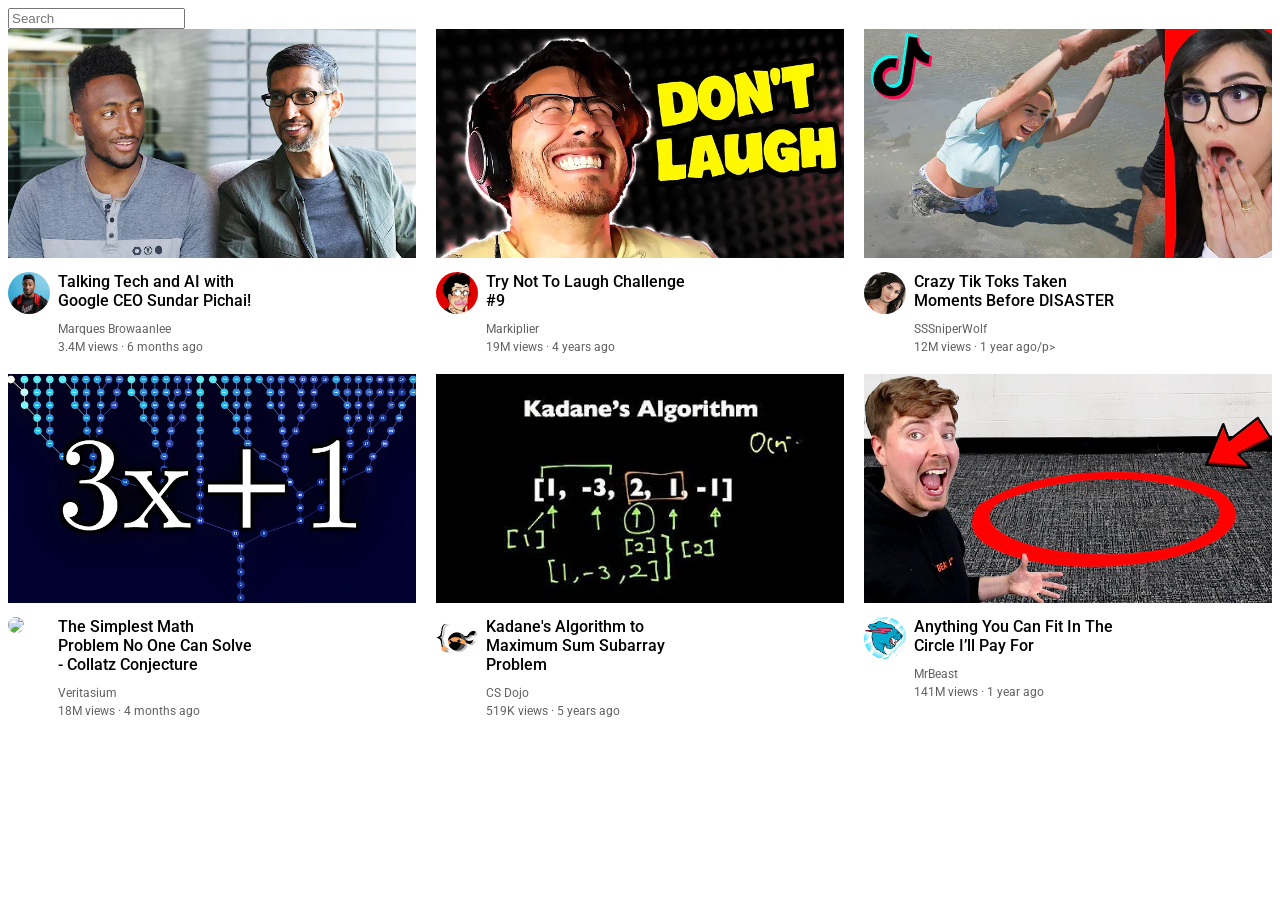
==== youtube.html @ eeab4a8d "html/css practice" ====
<!DOCTYPE html>
<html lang="en">
  <head>
    <meta charset="UTF-8" />
    <meta name="viewport" content="width=device-width, initial-scale=1.0" />
    <title>Youtube pag</title>

    <link rel="preconnect" href="https://fonts.googleapis.com" />
    <link rel="preconnect" href="https://fonts.gstatic.com" crossorigin />
    <link
      href="https://fonts.googleapis.com/css2?family=Roboto:ital,wght@0,100;0,300;0,400;0,500;0,700;0,900;1,100;1,300;1,400;1,500;1,700;1,900&display=swap"
      rel="stylesheet"
    />

    <link rel="stylesheet" href="youtube.css" />

    <style>
      p {
        font-family: Roboto, arial;
        margin-top: 0;
        margin-bottom: 0;
      }
      .thumbnail {
        width: 100%;
      }
      .search-bar {
        display: block;
      }

      .video-title {
        width: 200px;
        margin-top: 0;
        font-weight: 500;
        line-height: 145x;
        margin-bottom: 12px;
      }

      .video-info-grid {
        display: grid;
        grid-template-columns: 50px 1fr;
      }

      .profile-picture {
        width: 42px;
        border-radius: 50px;
      }

      .thumbnail-row {
        margin-bottom: 10px;
      }

      .video-author,
      .video-stats {
        font-size: 12px;
        color: rgb(96, 96, 96);
      }

      .video-author {
        margin-bottom: 4px;
      }

      .video-grid {
        display: grid;
        grid-template-columns: 1fr 1fr 1fr;
        column-gap: 20px;
        row-gap: 20px;
      }
    </style>
  </head>

  <body>
    <input class="search-bar" placeholder="Search" />

    <div class="video-grid">
      <div class="video-preview">
        <div class="thumbnail-row">
          <img class="thumbnail" src="thumbnails/thumbnail.webp" alt="" />
        </div>
        <div class="video-info-grid">
          <div class="channel-picture">
            <img class="profile-picture" src="thumbnails/channel-1.jpeg" />
          </div>
          <div class="video-info">
            <p class="video-title">
              Talking Tech and AI with Google CEO Sundar Pichai!
            </p>
            <p class="video-author">Marques Browaanlee</p>
            <p class="video-stats">3.4M views &#183; 6 months ago</p>
          </div>
        </div>
      </div>

      <div class="video-preview">
        <div class="thumbnail-row">
          <img class="thumbnail" src="thumbnails/thumbnail-2.webp" alt="" />
        </div>
        <div class="video-info-grid">
          <div class="channel-picture">
            <img class="profile-picture" src="thumbnails/channel-2.jpeg" />
          </div>
          <div class="video-info">
            <p class="video-title">Try Not To Laugh Challenge #9</p>
            <p class="video-author">Markiplier</p>
            <p class="video-stats">19M views &#183; 4 years ago</p>
          </div>
        </div>
      </div>

      <div class="video-preview">
        <div class="thumbnail-row">
          <img class="thumbnail" src="thumbnails/thumbnail-3.webp" alt="" />
        </div>
        <div class="video-info-grid">
          <div class="channel-picture">
            <img class="profile-picture" src="thumbnails/channel-3.jpeg" />
          </div>
          <div class="video-info">
            <p class="video-title">
              Crazy Tik Toks Taken Moments Before DISASTER
            </p>
            <p class="video-author">SSSniperWolf</p>
            <p class="video-stats">12M views &#183; 1 year ago/p></p>
          </div>
        </div>
      </div>

      <div class="video-preview">
        <div class="thumbnail-row">
          <img class="thumbnail" src="thumbnails/thumbnail-4.webp" alt="" />
        </div>
        <div class="video-info-grid">
          <div class="channel-picture">
            <img class="profile-picture" src="thumbnails/channel-4.jpeg" />
          </div>
          <div class="video-info">
            <p class="video-title">
              The Simplest Math Problem No One Can Solve - Collatz Conjecture
            </p>
            <p class="video-author">Veritasium</p>
            <p class="video-stats">18M views &#183; 4 months ago</p>
          </div>
        </div>
      </div>

      <div class="video-preview">
        <div class="thumbnail-row">
          <img class="thumbnail" src="thumbnails/thumbnail-5.webp" alt="" />
        </div>
        <div class="video-info-grid">
          <div class="channel-picture">
            <img class="profile-picture" src="thumbnails/channel-5.jpeg" />
          </div>
          <div class="video-info">
            <p class="video-title">
              Kadane's Algorithm to Maximum Sum Subarray Problem
            </p>
            <p class="video-author">CS Dojo</p>
            <p class="video-stats">519K views &#183; 5 years ago</p>
          </div>
        </div>
      </div>

      <div class="video-preview">
        <div class="thumbnail-row">
          <img class="thumbnail" src="thumbnails/thumbnail-6.webp" alt="" />
        </div>
        <div class="video-info-grid">
          <div class="channel-picture">
            <img class="profile-picture" src="thumbnails/channel-6.jpeg" />
          </div>
          <div class="video-info">
            <p class="video-title">
              Anything You Can Fit In The Circle I’ll Pay For
            </p>
            <p class="video-author">MrBeast</p>
            <p class="video-stats">141M views &#183; 1 year ago</p>
          </div>
        </div>
      </div>
    </div>
  </body>
</html>
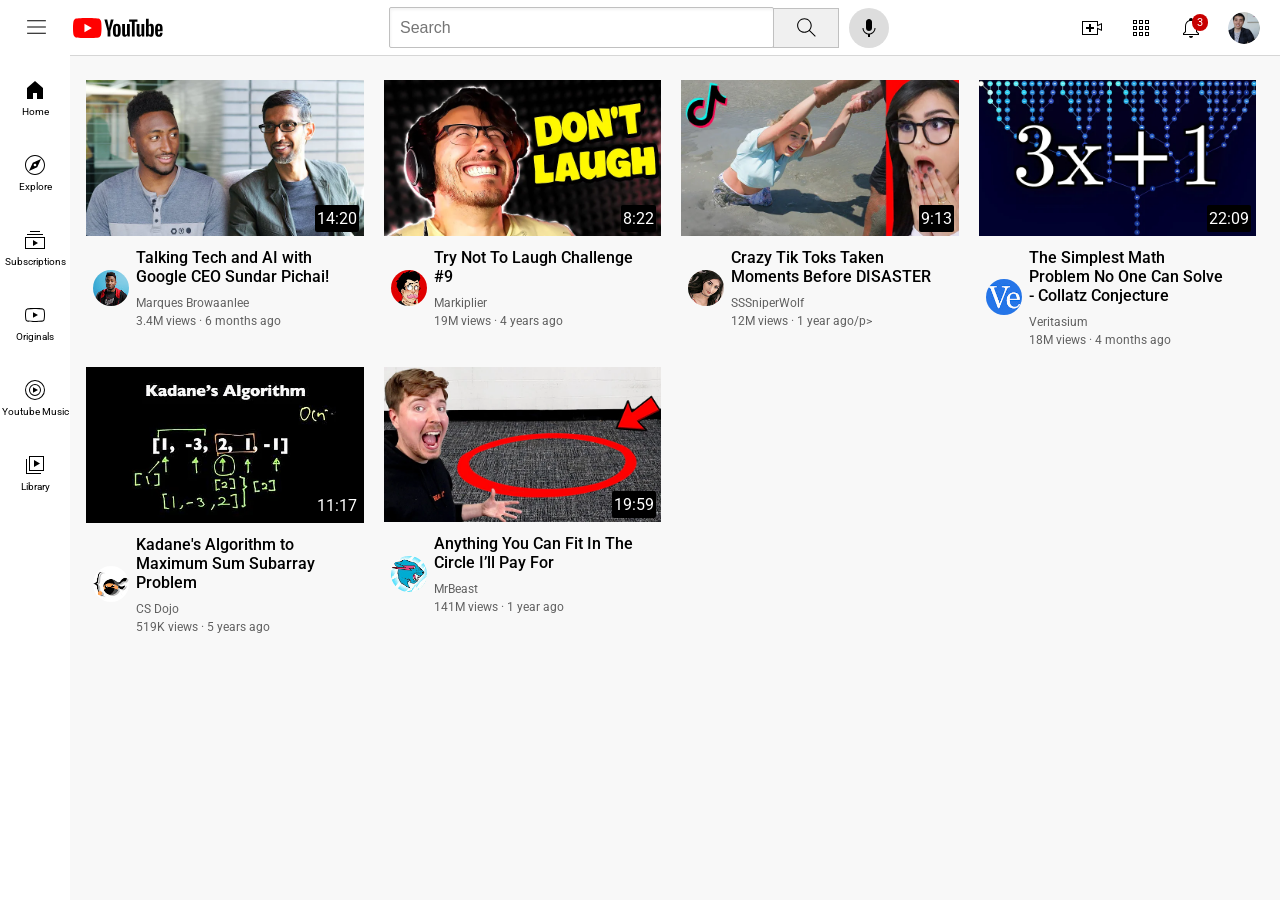
==== commit a8c4261a: "practice 1 ends'" ====
--- a/youtube.html
+++ b/youtube.html
@@ -12,73 +12,96 @@
       rel="stylesheet"
     />
 
-    <link rel="stylesheet" href="youtube.css" />
-
-    <style>
-      p {
-        font-family: Roboto, arial;
-        margin-top: 0;
-        margin-bottom: 0;
-      }
-      .thumbnail {
-        width: 100%;
-      }
-      .search-bar {
-        display: block;
-      }
-
-      .video-title {
-        width: 200px;
-        margin-top: 0;
-        font-weight: 500;
-        line-height: 145x;
-        margin-bottom: 12px;
-      }
-
-      .video-info-grid {
-        display: grid;
-        grid-template-columns: 50px 1fr;
-      }
-
-      .profile-picture {
-        width: 42px;
-        border-radius: 50px;
-      }
-
-      .thumbnail-row {
-        margin-bottom: 10px;
-      }
-
-      .video-author,
-      .video-stats {
-        font-size: 12px;
-        color: rgb(96, 96, 96);
-      }
-
-      .video-author {
-        margin-bottom: 4px;
-      }
-
-      .video-grid {
-        display: grid;
-        grid-template-columns: 1fr 1fr 1fr;
-        column-gap: 20px;
-        row-gap: 20px;
-      }
-    </style>
+    <link rel="stylesheet" href="styles2/video.css" />
+    <link rel="stylesheet" href="styles2/header.css" />
+    <link rel="stylesheet" href="styles2/general.css" />
+    <link rel="stylesheet" href="styles2/sidebar.css" />
   </head>
 
   <body>
-    <input class="search-bar" placeholder="Search" />
+    <div class="header">
+      <div class="left-section">
+        <img class="hamburger-menu" src="icons/hamburger-menu.svg" />
+        <img class="youtube-logo" src="icons/youtube-logo.svg" />
+      </div>
+      <div class="middle-section">
+        <input class="search-bar" placeholder="Search" />
+        <button class="search-button">
+          <img class="search-icon" src="icons/search.svg" />
+          <div class="tooltip">Search</div>
+        </button>
+        <button class="voice-search-button">
+          <img class="voice-search-icon" src="icons/voice-search-icon.svg" />
+          <div class="tooltip">Search with your voice</div>
+        </button>
+      </div>
+      <div class="right-section">
+        <div class="upload-icon-container">
+          <img class="upload-icon" src="icons/upload.svg" />
+          <div class="tooltip">Create</div>
+        </div>
+        <div class="youtube-apps-container">
+          <img class="youtube-apps-icon" src="icons/youtube-apps.svg" />
+          <div class="tooltip">Youtube apps</div>
+        </div>
+        <div class="notifications-icon-container">
+          <img class="notifications-icon" src="icons/notifications.svg" />
+          <div class="notifications-count">3</div>
+          <div class="tooltip">Notifications</div>
+        </div>
+        <div class="thumbnails-icon-container">
+          <img class="current-user-picture" src="thumbnails/my-channel.jpeg" />
+        </div>
+      </div>
+    </div>
+
+    <div class="sidebar">
+      <div class="sidebar-link">
+        <img src="icons/home.svg" />
+        <div>Home</div>
+      </div>
+      <div class="sidebar-link">
+        <img src="icons/explore.svg" />
+        <div>Explore</div>
+      </div>
+      <div class="sidebar-link">
+        <img src="icons/subscriptions.svg" />
+        <div>Subscriptions</div>
+      </div>
+      <div class="sidebar-link">
+        <img src="icons/originals.svg" />
+        <div>Originals</div>
+      </div>
+      <div class="sidebar-link">
+        <img src="icons/youtube-music.svg" />
+        <div>Youtube Music</div>
+      </div>
+      <div class="sidebar-link">
+        <img src="icons/library.svg" />
+        <div>Library</div>
+      </div>
+    </div>
 
     <div class="video-grid">
       <div class="video-preview">
         <div class="thumbnail-row">
-          <img class="thumbnail" src="thumbnails/thumbnail.webp" alt="" />
+          <a href="https://www.youtube.com/watch?v=n2RNcPRtAiY"
+            ><img class="thumbnail" src="thumbnails/thumbnail.webp" alt=""
+          /></a>
+          <div class="video-time">14:20</div>
         </div>
         <div class="video-info-grid">
           <div class="channel-picture">
             <img class="profile-picture" src="thumbnails/channel-1.jpeg" />
+            <div class="tooltip">
+              <div class="profile-tooltip">
+                <img class="profile-picture" src="thumbnails/channel-1.jpeg" />
+              </div>
+              <div class="content">
+                <p class="author">Marques Browaanlee</p>
+                <p class="subscribers">15M subscribers</p>
+              </div>
+            </div>
           </div>
           <div class="video-info">
             <p class="video-title">
@@ -92,11 +115,23 @@
 
       <div class="video-preview">
         <div class="thumbnail-row">
-          <img class="thumbnail" src="thumbnails/thumbnail-2.webp" alt="" />
+          <a href="https://www.youtube.com/watch?v=mP0RAo9SKZk">
+            <img class="thumbnail" src="thumbnails/thumbnail-2.webp" alt=""
+          /></a>
+          <div class="video-time">8:22</div>
         </div>
         <div class="video-info-grid">
           <div class="channel-picture">
             <img class="profile-picture" src="thumbnails/channel-2.jpeg" />
+            <div class="tooltip">
+              <div class="profile-tooltip">
+                <img class="profile-picture" src="thumbnails/channel-2.jpeg" />
+              </div>
+              <div class="content">
+                <p class="author">Markiplier</p>
+                <p class="subscribers">36.4M subscribers</p>
+              </div>
+            </div>
           </div>
           <div class="video-info">
             <p class="video-title">Try Not To Laugh Challenge #9</p>
@@ -108,11 +143,23 @@
 
       <div class="video-preview">
         <div class="thumbnail-row">
-          <img class="thumbnail" src="thumbnails/thumbnail-3.webp" alt="" />
+          <a href="https://www.youtube.com/watch?v=FgjPQQeTh1w">
+            <img class="thumbnail" src="thumbnails/thumbnail-3.webp" alt=""
+          /></a>
+          <div class="video-time">9:13</div>
         </div>
         <div class="video-info-grid">
           <div class="channel-picture">
             <img class="profile-picture" src="thumbnails/channel-3.jpeg" />
+            <div class="tooltip">
+              <div class="profile-tooltip">
+                <img class="profile-picture" src="thumbnails/channel-3.jpeg" />
+              </div>
+              <div class="content">
+                <p class="author">SSSniperWolf</p>
+                <p class="subscribers">36.4M subscribers</p>
+              </div>
+            </div>
           </div>
           <div class="video-info">
             <p class="video-title">
@@ -126,11 +173,23 @@
 
       <div class="video-preview">
         <div class="thumbnail-row">
-          <img class="thumbnail" src="thumbnails/thumbnail-4.webp" alt="" />
+          <a href="https://www.youtube.com/watch?v=094y1Z2wpJg">
+            <img class="thumbnail" src="thumbnails/thumbnail-4.webp" alt=""
+          /></a>
+          <div class="video-time">22:09</div>
         </div>
         <div class="video-info-grid">
           <div class="channel-picture">
             <img class="profile-picture" src="thumbnails/channel-4.jpeg" />
+            <div class="tooltip">
+              <div class="profile-tooltip">
+                <img class="profile-picture" src="thumbnails/channel-4.jpeg" />
+              </div>
+              <div class="content">
+                <p class="author">Veritasium</p>
+                <p class="subscribers">34.3M subscribers</p>
+              </div>
+            </div>
           </div>
           <div class="video-info">
             <p class="video-title">
@@ -144,11 +203,23 @@
 
       <div class="video-preview">
         <div class="thumbnail-row">
-          <img class="thumbnail" src="thumbnails/thumbnail-5.webp" alt="" />
+          <a href="https://www.youtube.com/watch?v=86CQq3pKSUw">
+            <img class="thumbnail" src="thumbnails/thumbnail-5.webp" alt=""
+          /></a>
+          <div class="video-time">11:17</div>
         </div>
         <div class="video-info-grid">
           <div class="channel-picture">
             <img class="profile-picture" src="thumbnails/channel-5.jpeg" />
+            <div class="tooltip">
+              <div class="profile-tooltip">
+                <img class="profile-picture" src="thumbnails/channel-5.jpeg" />
+              </div>
+              <div class="content">
+                <p class="author">Veritasium</p>
+                <p class="subscribers">34.3M subscribers</p>
+              </div>
+            </div>
           </div>
           <div class="video-info">
             <p class="video-title">
@@ -162,11 +233,23 @@
 
       <div class="video-preview">
         <div class="thumbnail-row">
-          <img class="thumbnail" src="thumbnails/thumbnail-6.webp" alt="" />
+          <a href="https://www.youtube.com/watch?v=yXWw0_UfSFg">
+            <img class="thumbnail" src="thumbnails/thumbnail-6.webp" alt=""
+          /></a>
+          <div class="video-time">19:59</div>
         </div>
         <div class="video-info-grid">
           <div class="channel-picture">
             <img class="profile-picture" src="thumbnails/channel-6.jpeg" />
+            <div class="tooltip">
+              <div class="profile-tooltip">
+                <img class="profile-picture" src="thumbnails/channel-6.jpeg" />
+              </div>
+              <div class="content">
+                <p class="author">MrBeast</p>
+                <p class="subscribers">34.3M subscribers</p>
+              </div>
+            </div>
           </div>
           <div class="video-info">
             <p class="video-title">
--- a/styles2/video.css
+++ b/styles2/video.css
@@ -0,0 +1,123 @@
+.thumbnail {
+  width: 100%;
+}
+
+.video-title {
+  width: 200px;
+  margin-top: 0;
+  font-weight: 500;
+  line-height: 145x;
+  margin-bottom: 10px;
+}
+
+.video-info-grid {
+  display: grid;
+  grid-template-columns: 50px 1fr;
+}
+
+.profile-picture {
+  width: 36px;
+  border-radius: 50px;
+}
+
+.thumbnail-row {
+  margin-bottom: 8px;
+  position: relative;
+}
+
+.video-author,
+.video-stats {
+  font-size: 12px;
+  color: rgb(96, 96, 96);
+}
+
+.video-author {
+  margin-bottom: 4px;
+}
+
+.video-grid {
+  display: grid;
+  grid-template-columns: 1fr 1fr 1fr;
+  column-gap: 20px;
+  row-gap: 20px;
+}
+
+@media (max-width: 750px) {
+  .video-grid {
+    grid-template-columns: 1fr 1fr;
+  }
+}
+
+@media (min-width: 751px) and (min-width: 999px) {
+  .video-grid {
+    grid-template-columns: 1fr 1fr 1fr;
+  }
+}
+
+@media (min-width: 1000px) {
+  .video-grid {
+    grid-template-columns: 1fr 1fr 1fr 1fr;
+  }
+}
+
+.video-time {
+  background-color: black;
+  color: white;
+  position: absolute;
+  bottom: 8px;
+  right: 5px;
+  font: 12px;
+  font-weight: 500px;
+  padding: 4px 2px 4px 2px;
+  border-radius: 2px;
+}
+
+.channel-picture {
+  position: relative;
+  display: flex;
+  justify-content: center;
+  align-items: center;
+  cursor: pointer;
+}
+
+.author {
+  color: black;
+  font-size: 13px;
+  padding-left: 8px;
+  font-weight: 700;
+  margin-bottom: 2px;
+}
+
+.subscribers {
+  font: 12px;
+  color: gray;
+  padding-left: 8px;
+  font-weight: 500;
+}
+
+.channel-picture .tooltip {
+  height: 40px;
+
+  position: absolute;
+  background-color: white;
+  color: white;
+  padding-top: 4px;
+  padding-bottom: 4px;
+  padding-left: 8px;
+  padding-right: 8px;
+  font-size: 12px;
+  bottom: -40px;
+  right: -140px;
+  opacity: 0;
+  transition: opacity 0.15;
+  pointer-events: none;
+  white-space: nowrap;
+  display: flex;
+  z-index: 1;
+  border-radius: 4px;
+  box-shadow: 5px 5px 5px rgba(0, 0, 0, 0.15);
+}
+
+.channel-picture:hover .tooltip {
+  opacity: 1;
+}
--- a/styles2/header.css
+++ b/styles2/header.css
@@ -0,0 +1,170 @@
+.header {
+  height: 55px;
+  display: flex;
+  flex-direction: row;
+  justify-content: space-between;
+  position: fixed;
+  top: 0;
+  right: 0;
+  left: 0;
+  background-color: white;
+  border-bottom-width: 1px;
+  border-bottom-style: solid;
+  border-bottom-color: rgb(214, 214, 214);
+  z-index: 100;
+}
+
+.left-section {
+  display: flex;
+  align-items: center;
+}
+
+.middle-section {
+  flex: 1;
+  margin-left: 70px;
+  margin-right: 35px;
+  max-width: 500px;
+  display: flex;
+  align-items: center;
+}
+
+.right-section {
+  width: 180px;
+  display: flex;
+  align-items: center;
+  justify-content: space-between;
+  margin-right: 20px;
+  flex-shrink: 0;
+}
+
+.hamburger-menu {
+  height: 25px;
+  margin-left: 24px;
+  margin-right: 24px;
+}
+
+.youtube-logo {
+  height: 20px;
+}
+
+.search-button {
+  height: 40px;
+  width: 66px;
+  background-color: rgb(240, 240, 240);
+  border-width: 1px;
+  border-style: solid;
+  border-color: rgb(192, 192, 192);
+  margin-left: -1px;
+  margin-right: 10px;
+  cursor: pointer;
+}
+
+.search-button,
+.voice-search-button,
+.upload-icon-container,
+.youtube-apps-container,
+.notifications-icon-container,
+.thumbnails-icon-container {
+  position: relative;
+  display: flex;
+  justify-content: center;
+  align-items: center;
+  cursor: pointer;
+}
+
+.search-button .tooltip,
+.voice-search-button .tooltip,
+.upload-icon-container .tooltip,
+.youtube-apps-container .tooltip,
+.notifications-icon-container .tooltip {
+  position: absolute;
+  background-color: gray;
+  color: white;
+  padding-top: 4px;
+  padding-bottom: 4px;
+  padding-left: 8px;
+  padding-right: 8px;
+  font-size: 12px;
+  bottom: -30px;
+  opacity: 0;
+  transition: opacity 0.15;
+  pointer-events: none;
+  white-space: nowrap;
+}
+
+.search-button:hover .tooltip,
+.voice-search-button:hover .tooltip,
+.upload-icon-container:hover .tooltip,
+.youtube-apps-container:hover .tooltip,
+.notifications-icon-container:hover .tooltip {
+  opacity: 1;
+}
+
+.voice-search-button {
+  height: 40px;
+  width: 40px;
+  border-radius: 20px;
+  border: none;
+  background-color: rgb(221, 221, 221);
+}
+
+.search-bar {
+  flex: 1;
+  height: 37px;
+  font-size: 16px;
+  padding-left: 10px;
+  border-width: 1px;
+  border-style: solid;
+  border-color: rgb(192, 192, 192);
+  border-radius: 2px;
+  box-shadow: inset 1px 2px 3px rgba(0, 0, 0, 0.05);
+  width: 0;
+}
+
+.search-bar::placeholder {
+  font-size: 16px;
+}
+
+.search-icon {
+  height: 25px;
+}
+
+.voice-search-icon {
+  height: 24px;
+}
+
+.upload-icon {
+  height: 24px;
+}
+
+.youtube-apps-icon {
+  height: 24px;
+}
+
+.notifications-icon {
+  height: 24px;
+}
+
+.notifications-icon-container {
+  position: relative;
+}
+
+.notifications-count {
+  position: absolute;
+  background-color: rgb(200, 0, 0);
+  color: white;
+  top: -2px;
+  right: -5px;
+
+  font-size: 11px;
+  padding-left: 5px;
+  padding-top: 2px;
+  padding-right: 5px;
+  padding-bottom: 2px;
+  border-radius: 10px;
+}
+
+.current-user-picture {
+  height: 32px;
+  border-radius: 16px;
+}
--- a/styles2/general.css
+++ b/styles2/general.css
@@ -0,0 +1,13 @@
+p {
+  margin-top: 0;
+  margin-bottom: 0;
+}
+
+body {
+  margin: 0;
+  padding-top: 80px;
+  padding-left: 86px;
+  padding-right: 24px;
+  background-color: rgb(248, 248, 248);
+  font-family: Roboto, Arial;
+}
--- a/styles2/sidebar.css
+++ b/styles2/sidebar.css
@@ -0,0 +1,34 @@
+.sidebar {
+  position: fixed;
+  bottom: 0;
+  left: 0;
+  top: 55px;
+  background-color: white;
+  width: 70px;
+  z-index: 200;
+  padding-top: 5px;
+}
+
+.sidebar-link {
+  height: 74px;
+  margin-bottom: 1px;
+  display: flex;
+  justify-content: center;
+  align-items: center;
+  flex-direction: column;
+  cursor: pointer;
+}
+
+.sidebar-link:hover {
+  background-color: lightgray;
+}
+
+.sidebar-link img {
+  height: 24px;
+  margin-bottom: 4px;
+}
+
+.sidebar-link div {
+  font-family: Roboto, arial;
+  font-size: 10px;
+}
